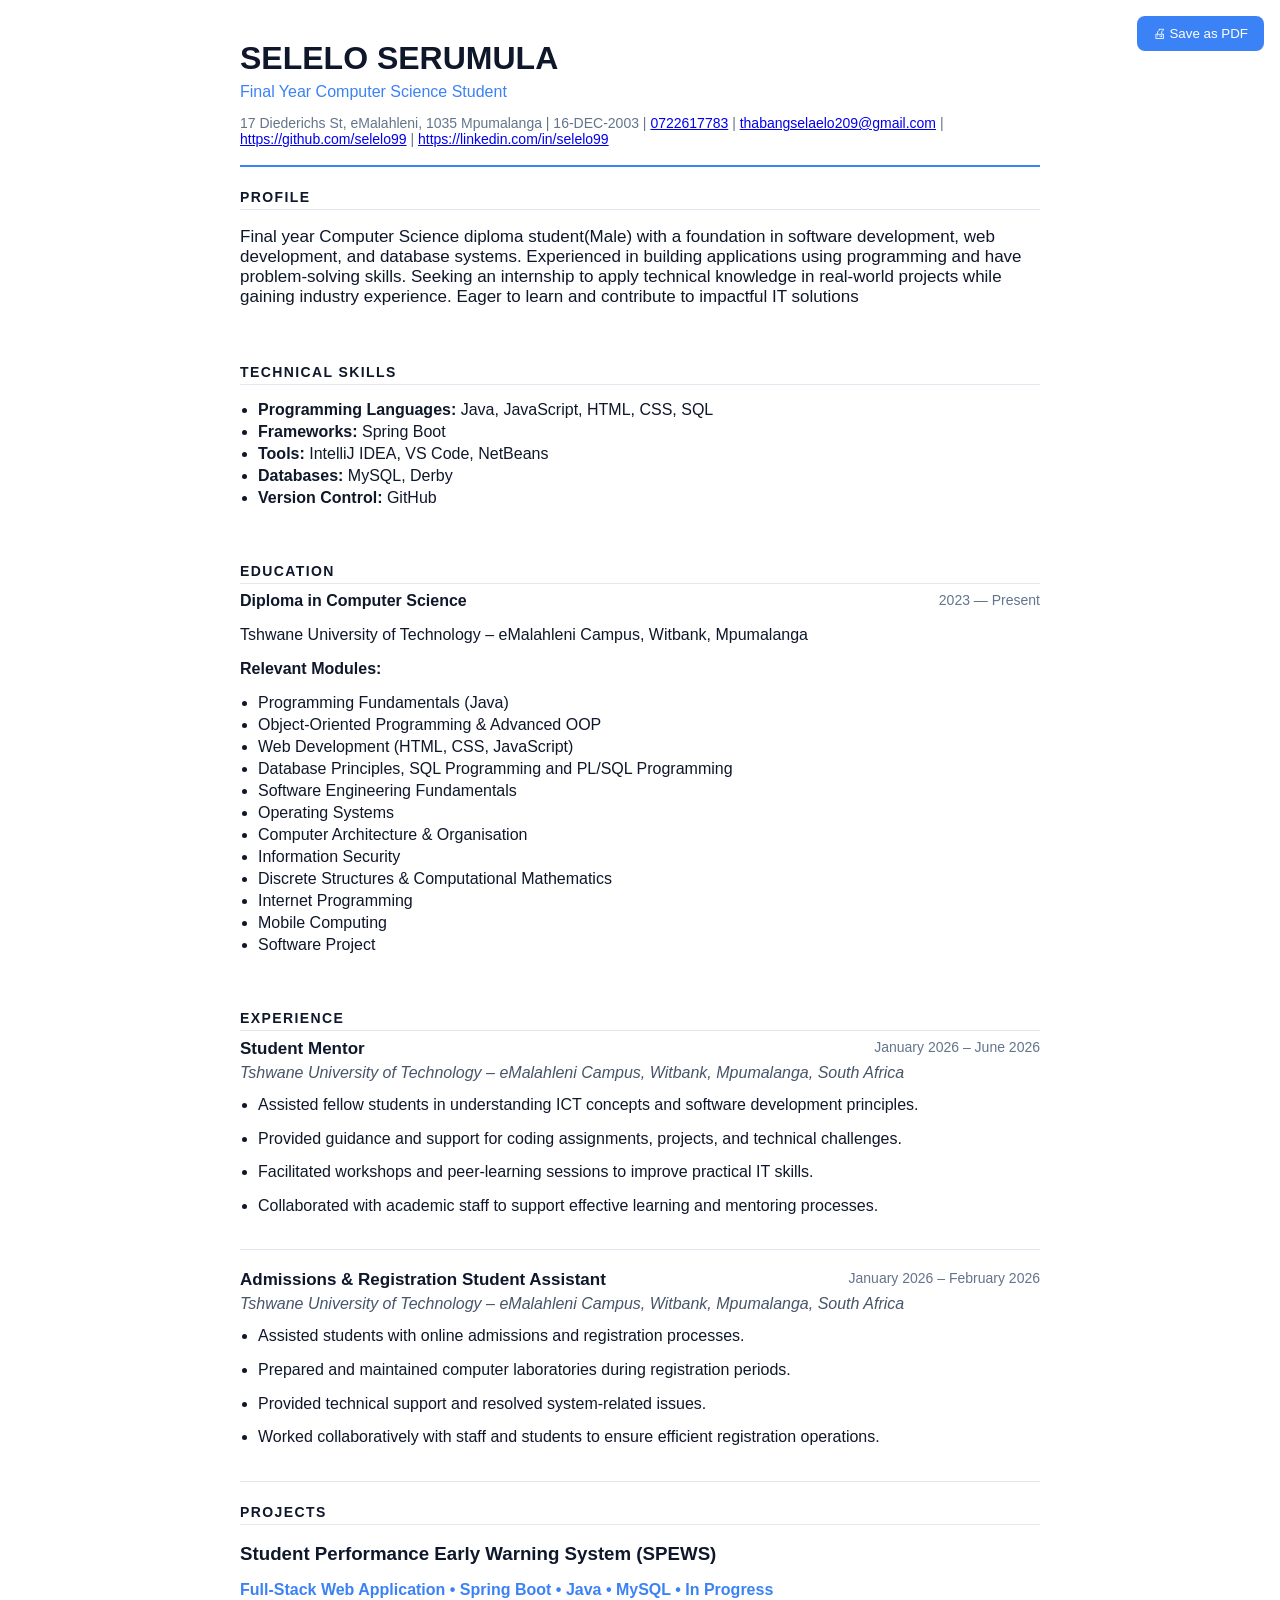
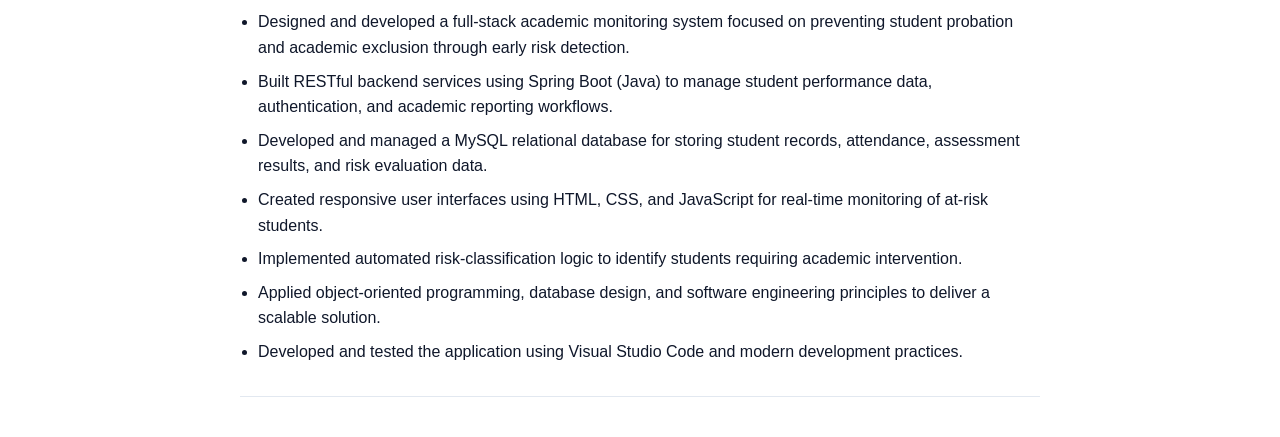
==== cv.html @ c2b69f50 "Add files via upload" ====
<!DOCTYPE html>
<html lang="en">
  <head>
    <meta charset="UTF-8" />
    <title>Selelo — CV</title>
    
    <style>
        body { font-family: Helvetica, Arial, sans-serif; max-width: 800px; margin: 40px auto; padding: 0 32px; color: #0f172a; }
        h1 { margin: 0; font-size: 32px; }
        .sub { color: #3b82f6; margin: 6px 0 4px; }
        .meta { color: #64748b; font-size: 14px; }
        hr { border: none; border-top: 2px solid #3b82f6; margin: 18px 0; }
        h2 { font-size: 14px; letter-spacing: .1em; text-transform: uppercase; margin: 22px 0 8px; border-bottom: 1px solid #e2e8f0; padding-bottom: 4px; }
        ul { padding-left: 18px; }
        li { margin: 4px 0; }
        .row { display: flex; justify-content: space-between; }
        .print { position: fixed; top: 16px; right: 16px; padding: 10px 16px; background: #3b82f6; color: #fff; border: none; border-radius: 8px; cursor: pointer; }
        @media print { .print { display: none; } body { margin: 0; } }

        .go{
          font-size: 17px;
        }
        /* Additional CV Styling */

        .contact-info{
            line-height:1.8;
        }

        .section{
            margin-top:20px;
        }

        .experience-card,
        .project-card{
            margin-bottom:20px;
            padding-bottom:15px;
            border-bottom:1px solid #e2e8f0;
        }

        .experience-header{
            display:flex;
            justify-content:space-between;
            align-items:flex-start;
            flex-wrap:wrap;
        }

        .experience-header h3{
            margin:0;
            font-size:17px;
            color:#0f172a;
        }

        .company{
            margin:5px 0 10px 0;
            color:#475569;
            font-style:italic;
        }

        .project-card h3{
            margin-bottom:5px;
            color:#0f172a;
        }

        .project-tags{
            color:#3b82f6;
            font-weight:bold;
            margin-bottom:10px;
        }

        .experience-card ul,
        .project-card ul{
            margin-top:10px;
        }

        .experience-card li,
        .project-card li{
            margin-bottom:8px;
            line-height:1.6;
        }

        .skills-grid{
            display:grid;
            grid-template-columns:repeat(2,1fr);
            gap:10px;
        }

        .highlight{
            color:#3b82f6;
            font-weight:bold;
        }

        @media print{
            section{
                page-break-inside:avoid;
            }

            .experience-card,
            .project-card{
                page-break-inside:avoid;
            }
        }

    </style>
  </head>

  <body>
    <button class="print" download onclick="window.print()">🖨 Save as PDF</button>
    <h1>SELELO SERUMULA</h1>
    <p class="sub">Final Year Computer Science Student</p>
    <p class="meta">17 Diederichs St, eMalahleni, 1035 Mpumalanga | 16-DEC-2003 | <a href="tel:0722617783" target="_blank">0722617783</a> |
       <a href="mailto:thabangselaelo209@gmail.com" target="_blank">thabangselaelo209@gmail.com</a> | <a href="https://github.com/selelo99" target="_blank">https://github.com/selelo99</a> | <a href="https://linkedin.com/in/selelo99" target="_blank">https://linkedin.com/in/selelo99</a></p>
    <hr/>

    <h2>Profile</h2>
    <p class="go">Final year Computer Science diploma student(Male) with a foundation in software 
    development, web development, and database systems. Experienced in building 
    applications using programming and have problem-solving skills. Seeking an 
    internship to apply technical knowledge in real-world projects while gaining industry
    experience. Eager to learn and contribute to impactful IT solutions</p>

    <br>
    <h2>Technical Skills</h2>
    <ul>
      <li><b>Programming Languages:</b> Java, JavaScript, HTML, CSS, SQL</li>
      <li><b>Frameworks:</b> Spring Boot</li>
      <li><b>Tools:</b> IntelliJ IDEA, VS Code, NetBeans</li>
      <li><b>Databases:</b> MySQL, Derby</li>
      <li><b>Version Control:</b> GitHub</li>
    </ul>

    <br>
    <h2>Education</h2>
    <div class="row"><b>Diploma in Computer Science</b><span class="meta">2023 — Present</span></div>
    <p>Tshwane University of Technology – eMalahleni Campus, Witbank, Mpumalanga</p>
    <p><strong>Relevant Modules:</strong></p>

    <ul>
    <li>Programming Fundamentals (Java)</li>
    <li>Object-Oriented Programming & Advanced OOP</li>
    <li>Web Development (HTML, CSS, JavaScript)</li>
    <li>Database Principles, SQL Programming and PL/SQL Programming</li>
    <li>Software Engineering Fundamentals</li>
    <li>Operating Systems</li>
    <li>Computer Architecture & Organisation</li>
    <li>Information Security</li>
    <li>Discrete Structures & Computational Mathematics</li>
    <li>Internet Programming</li>
    <li>Mobile Computing</li>
    <li>Software Project</li>
    </ul>

    <br>
    <!-- EXPERIENCE -->
    <section id="experience" class="section">
      <h2 class="section-title">Experience</h2>

      <div class="experience-card">

        <div class="experience-header">
          <h3>Student Mentor</h3>
          <span class="meta">January 2026 – June 2026</span>
        </div>

        <p class="company">
          Tshwane University of Technology – eMalahleni Campus,
          Witbank, Mpumalanga, South Africa
        </p>

        <ul>
          <li>Assisted fellow students in understanding ICT concepts and software development principles.</li>

          <li>Provided guidance and support for coding assignments, projects, and technical challenges.</li>

          <li>Facilitated workshops and peer-learning sessions to improve practical IT skills.</li>

          <li>Collaborated with academic staff to support effective learning and mentoring processes.</li>
        </ul>

      </div>

      <div class="experience-card">

        <div class="experience-header">
          <h3>Admissions & Registration Student Assistant</h3>
          <span class="meta">January 2026 – February 2026</span>
        </div>

        <p class="company">
          Tshwane University of Technology – eMalahleni Campus,
          Witbank, Mpumalanga, South Africa
        </p>

        <ul>
          <li>Assisted students with online admissions and registration processes.</li>

          <li>Prepared and maintained computer laboratories during registration periods.</li>

          <li>Provided technical support and resolved system-related issues.</li>

          <li>Worked collaboratively with staff and students to ensure efficient registration operations.</li>
        </ul>

      </div>
    </section>


    <!-- PROJECTS -->
    <section id="projects" class="section alt">

      <h2 class="section-title">Projects</h2>

      <div class="project-card">

        <h3>
          Student Performance Early Warning System (SPEWS)
        </h3>

        <p class="project-tags">
          Full-Stack Web Application • Spring Boot • Java • MySQL • In Progress
        </p>

        <ul>

          <li>
            Designed and developed a full-stack academic monitoring system focused on preventing student probation and academic exclusion through early risk detection.
          </li>

          <li>
            Built RESTful backend services using Spring Boot (Java) to manage student performance data, authentication, and academic reporting workflows.
          </li>

          <li>
            Developed and managed a MySQL relational database for storing student records, attendance, assessment results, and risk evaluation data.
          </li>

          <li>
            Created responsive user interfaces using HTML, CSS, and JavaScript for real-time monitoring of at-risk students.
          </li>

          <li>
            Implemented automated risk-classification logic to identify students requiring academic intervention.
          </li>

          <li>
            Applied object-oriented programming, database design, and software engineering principles to deliver a scalable solution.
          </li>

          <li>
            Developed and tested the application using Visual Studio Code and modern development practices.
          </li>

        </ul>

      </div>

    </section>

  </body>
</html>
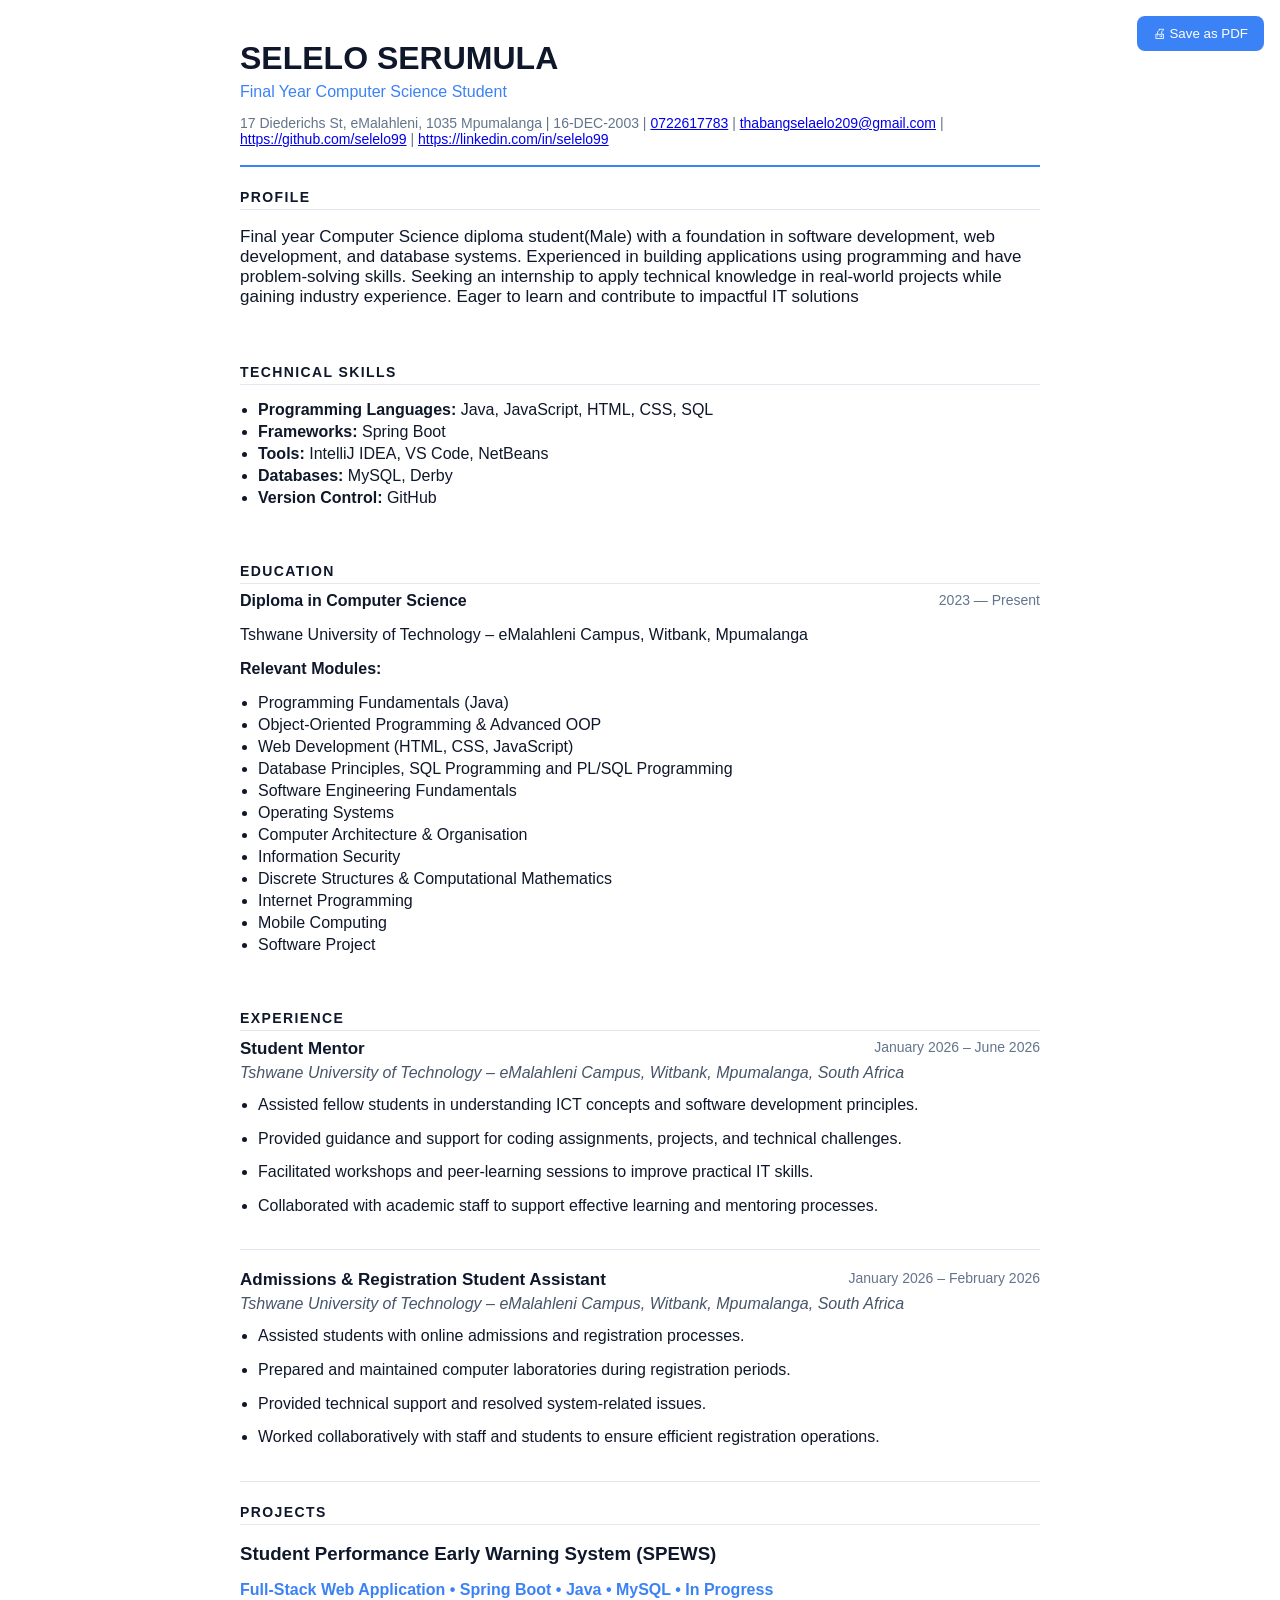
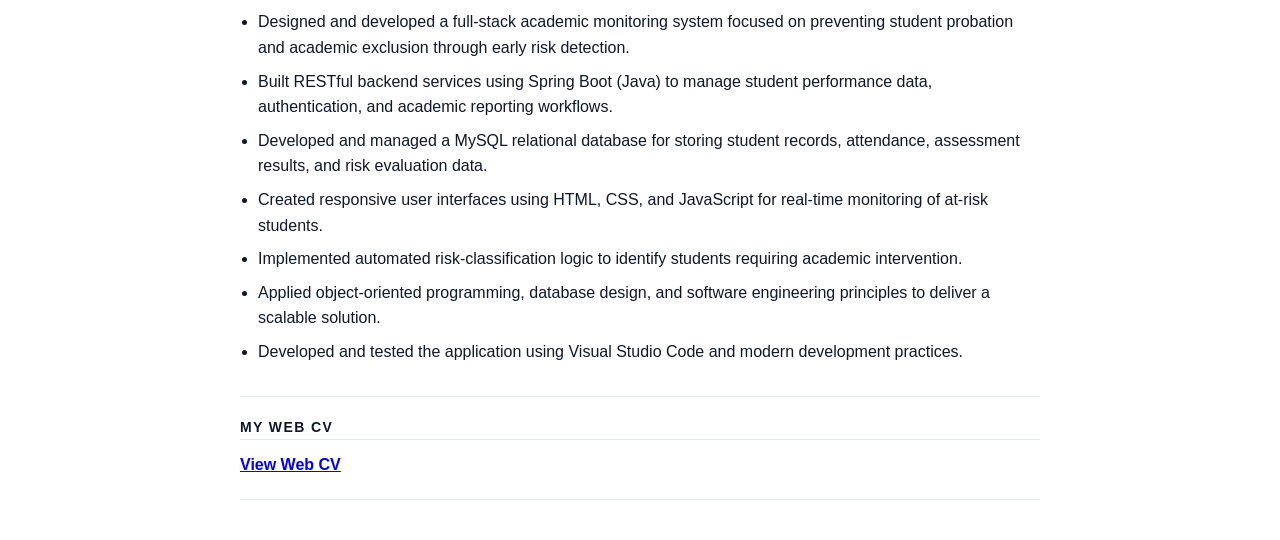
==== commit fc3070bf: "Add section for My Web CV with link" ====
--- a/cv.html
+++ b/cv.html
@@ -252,7 +252,10 @@
         </ul>
 
       </div>
-
+      <h2 class="section-title">My Web CV</h2>
+      <div class="project-card">
+        <p class="project-tags"><a href="https://selelo99.github.io/Selelo-Web-CV/">View Web CV</a></p>
+      </div>
     </section>
 
   </body>
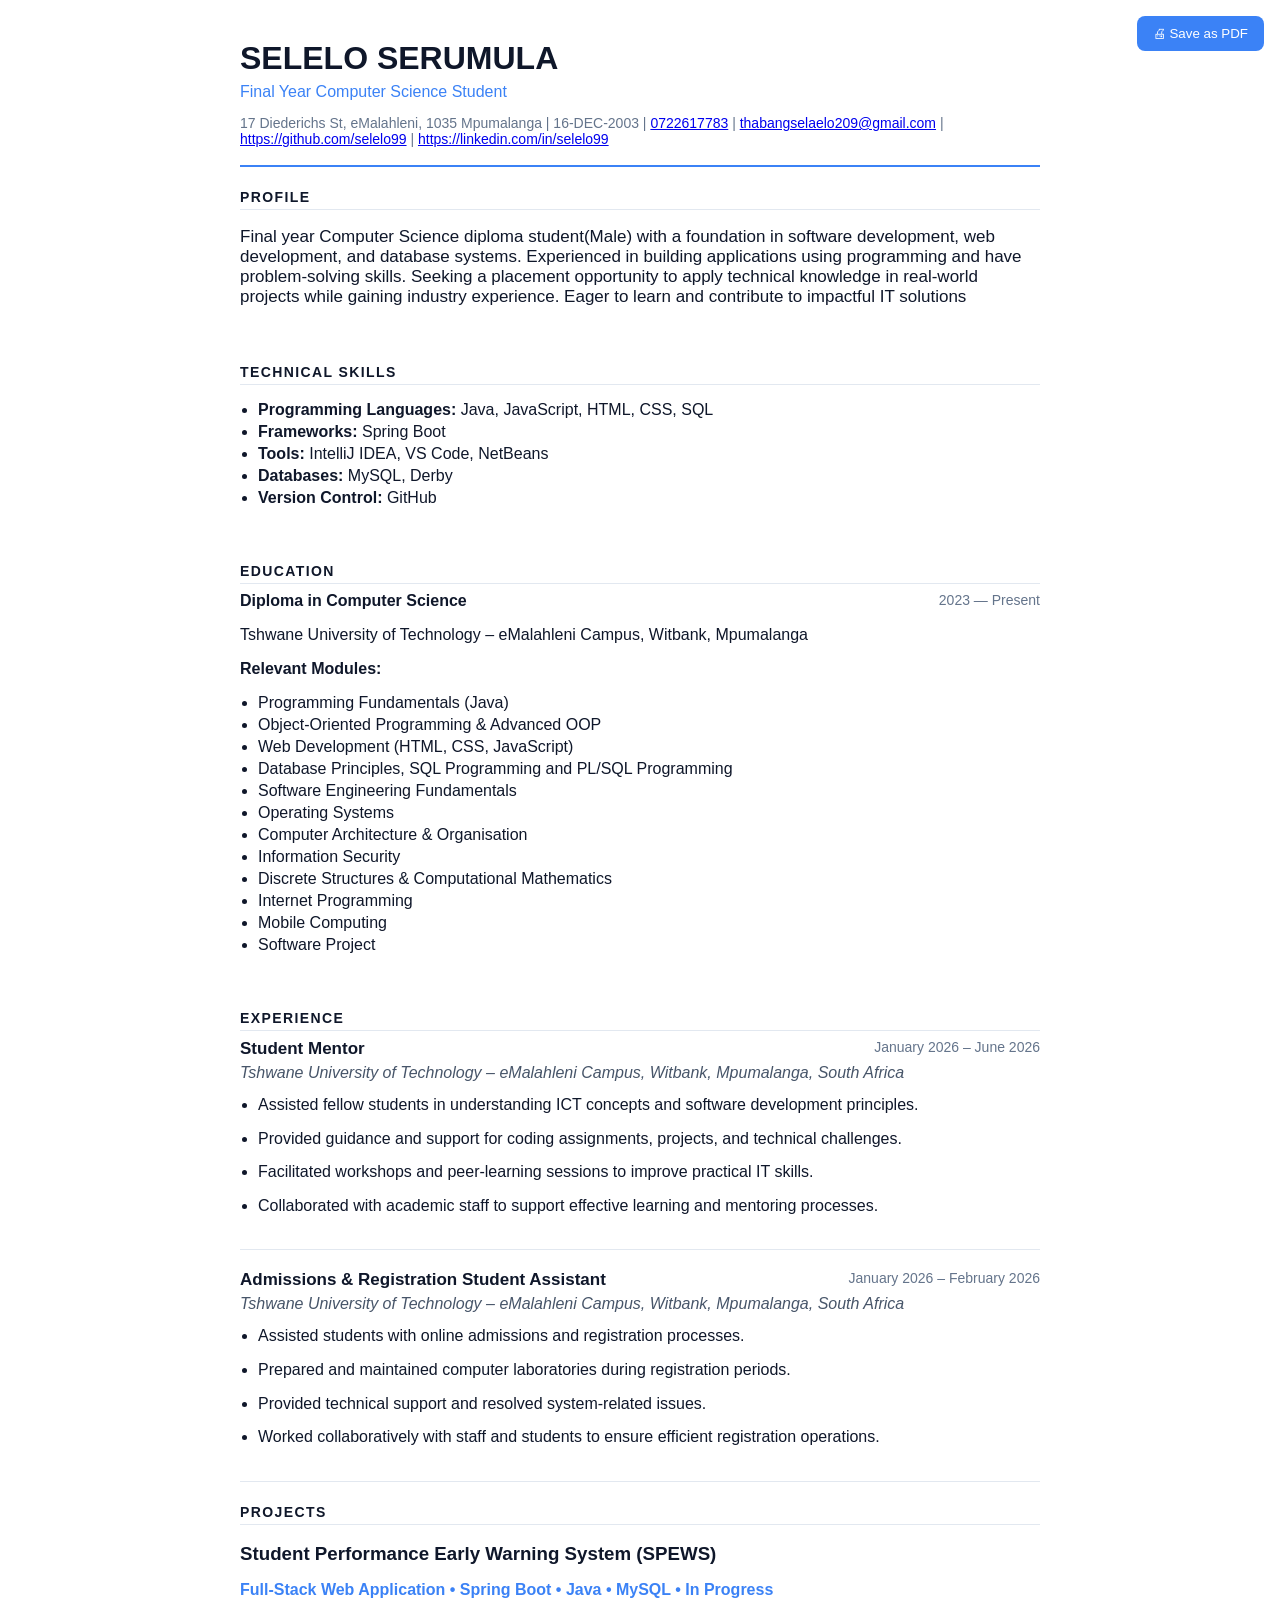
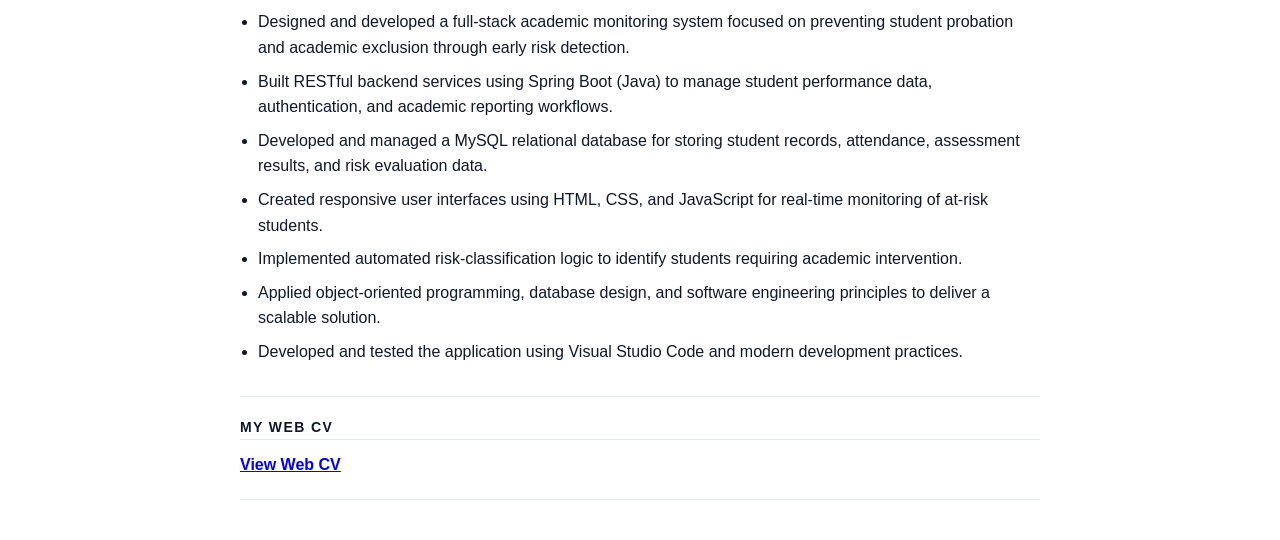
==== commit 265c99aa: "Update internship to placement opportunity in CV" ====
--- a/cv.html
+++ b/cv.html
@@ -114,8 +114,8 @@
     <h2>Profile</h2>
     <p class="go">Final year Computer Science diploma student(Male) with a foundation in software 
     development, web development, and database systems. Experienced in building 
-    applications using programming and have problem-solving skills. Seeking an 
-    internship to apply technical knowledge in real-world projects while gaining industry
+    applications using programming and have problem-solving skills. Seeking a placement opportunity 
+    to apply technical knowledge in real-world projects while gaining industry
     experience. Eager to learn and contribute to impactful IT solutions</p>
 
     <br>
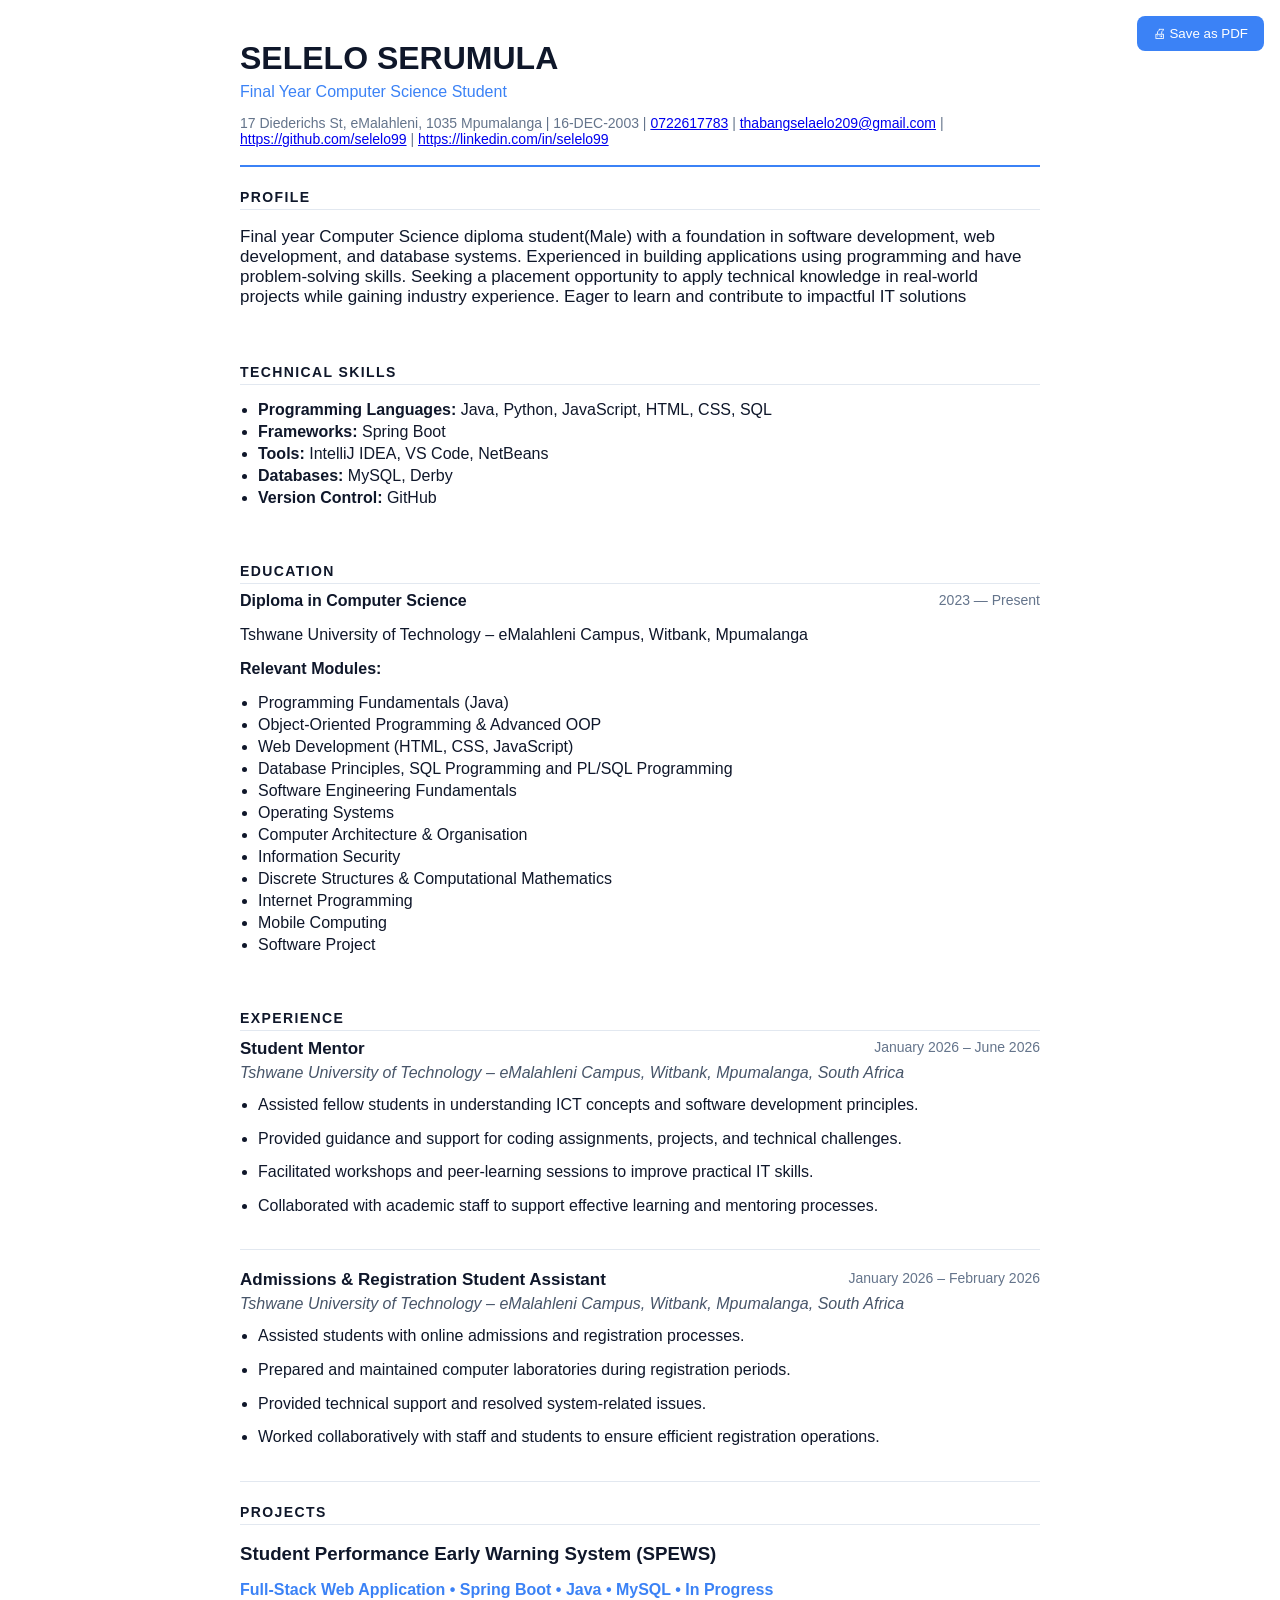
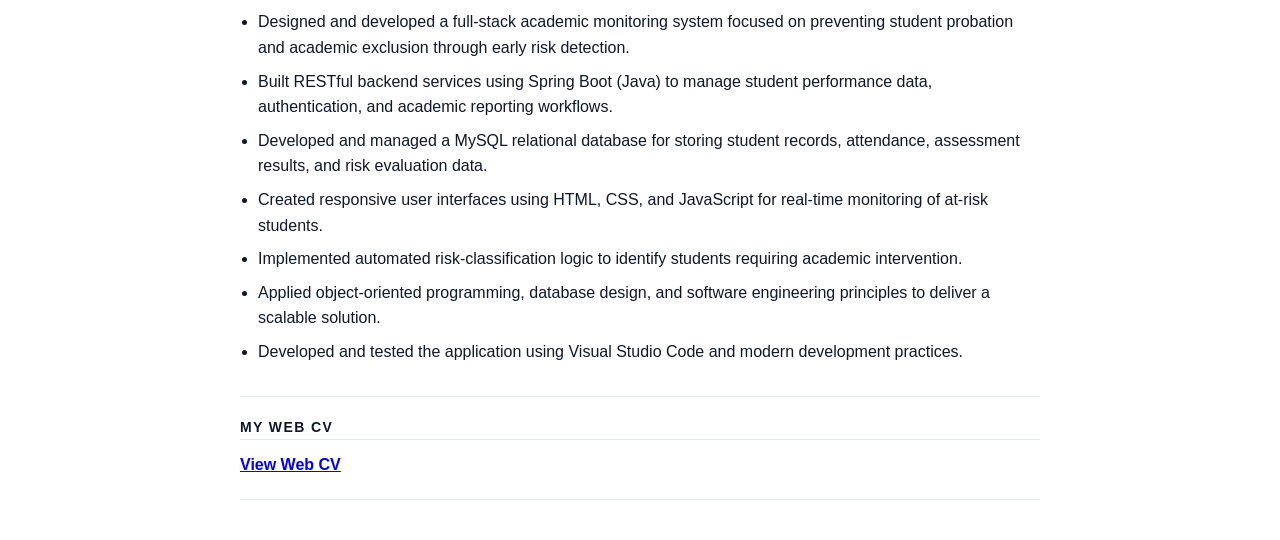
==== commit e7d2be75: "Update programming languages in cv.html" ====
--- a/cv.html
+++ b/cv.html
@@ -121,7 +121,7 @@
     <br>
     <h2>Technical Skills</h2>
     <ul>
-      <li><b>Programming Languages:</b> Java, JavaScript, HTML, CSS, SQL</li>
+      <li><b>Programming Languages:</b> Java, Python, JavaScript, HTML, CSS, SQL</li>
       <li><b>Frameworks:</b> Spring Boot</li>
       <li><b>Tools:</b> IntelliJ IDEA, VS Code, NetBeans</li>
       <li><b>Databases:</b> MySQL, Derby</li>
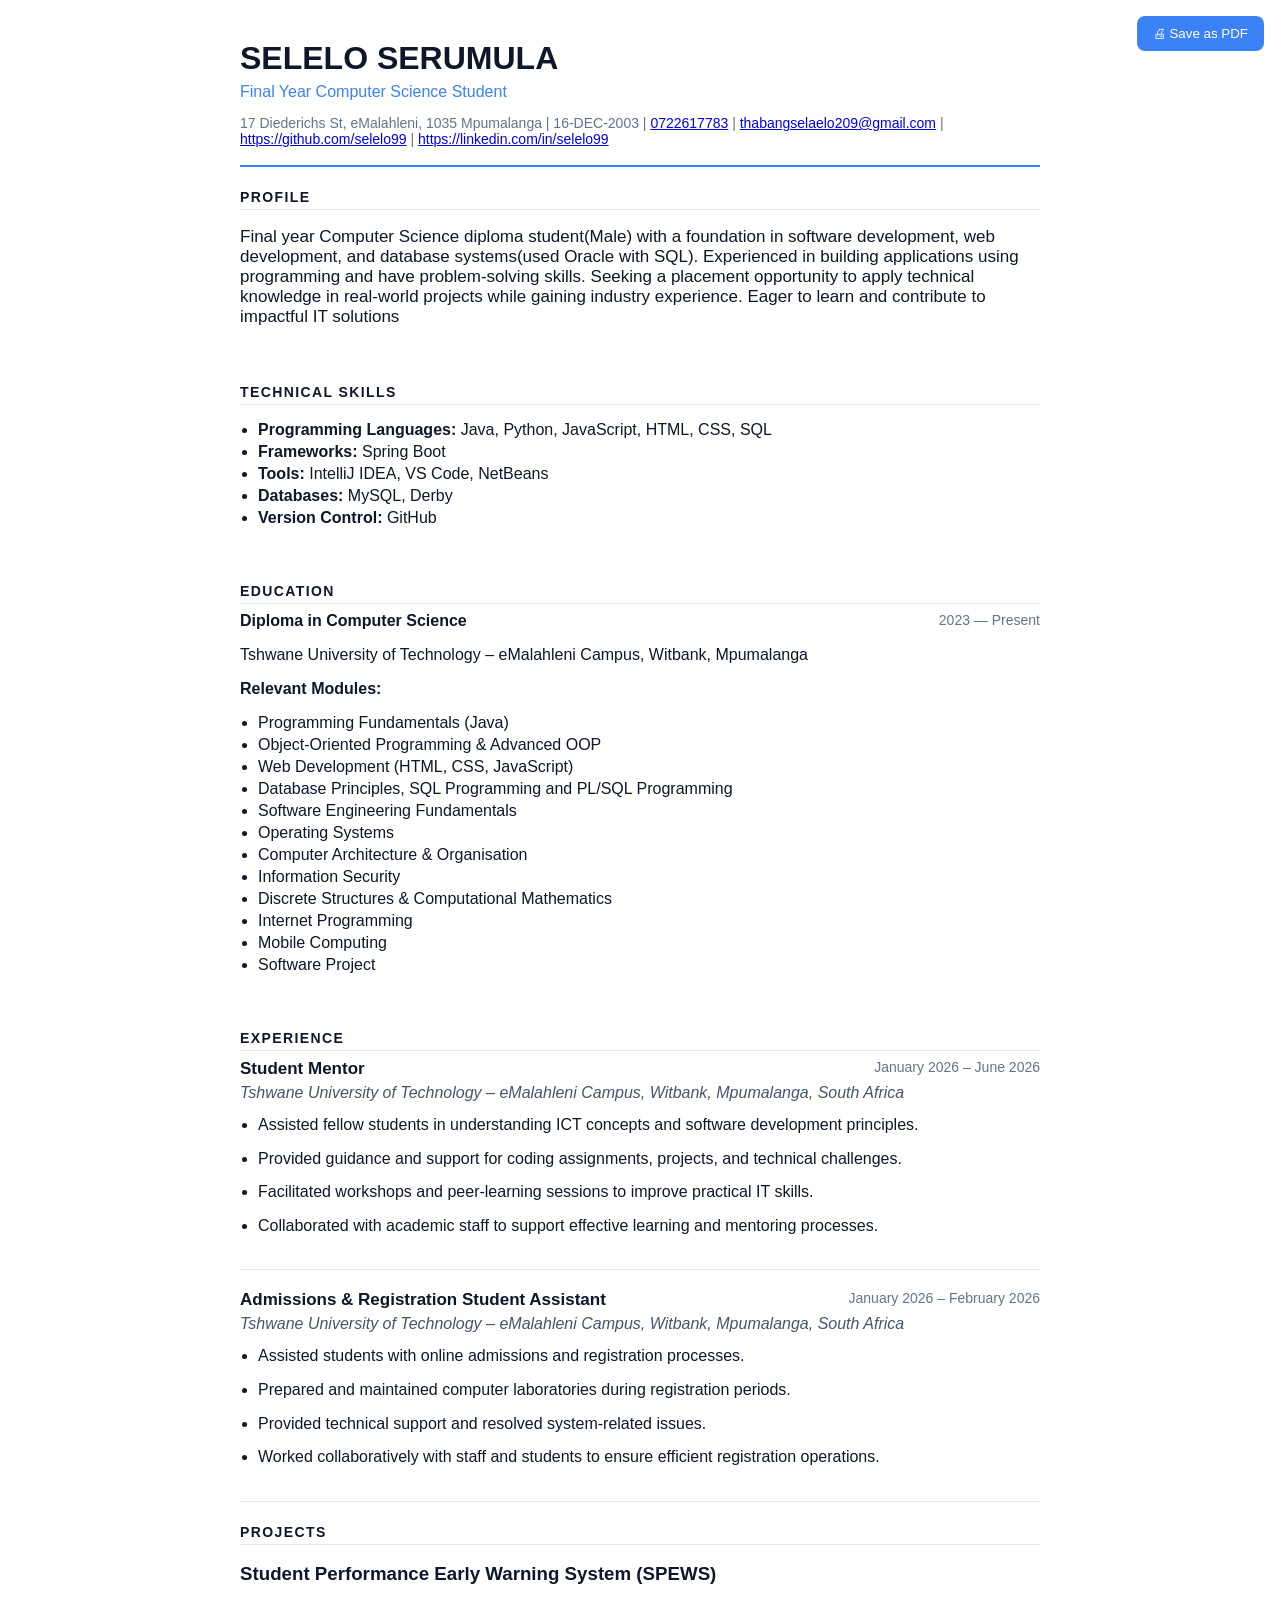
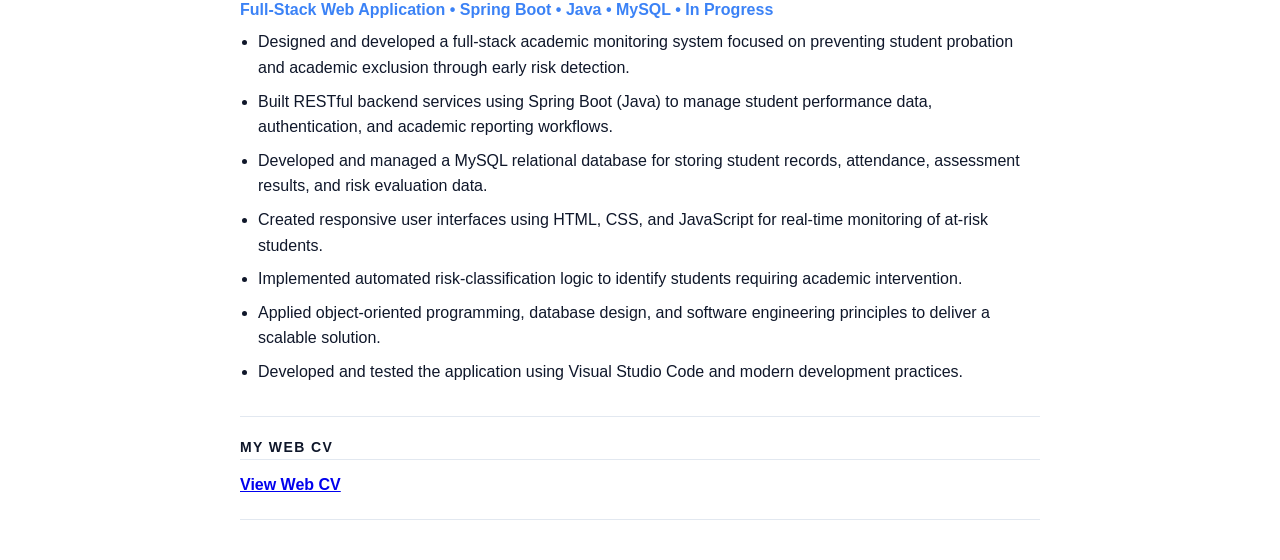
==== commit 046b89fb: "Update cv.html" ====
--- a/cv.html
+++ b/cv.html
@@ -113,7 +113,7 @@
 
     <h2>Profile</h2>
     <p class="go">Final year Computer Science diploma student(Male) with a foundation in software 
-    development, web development, and database systems. Experienced in building 
+    development, web development, and database systems(used Oracle with SQL). Experienced in building 
     applications using programming and have problem-solving skills. Seeking a placement opportunity 
     to apply technical knowledge in real-world projects while gaining industry
     experience. Eager to learn and contribute to impactful IT solutions</p>
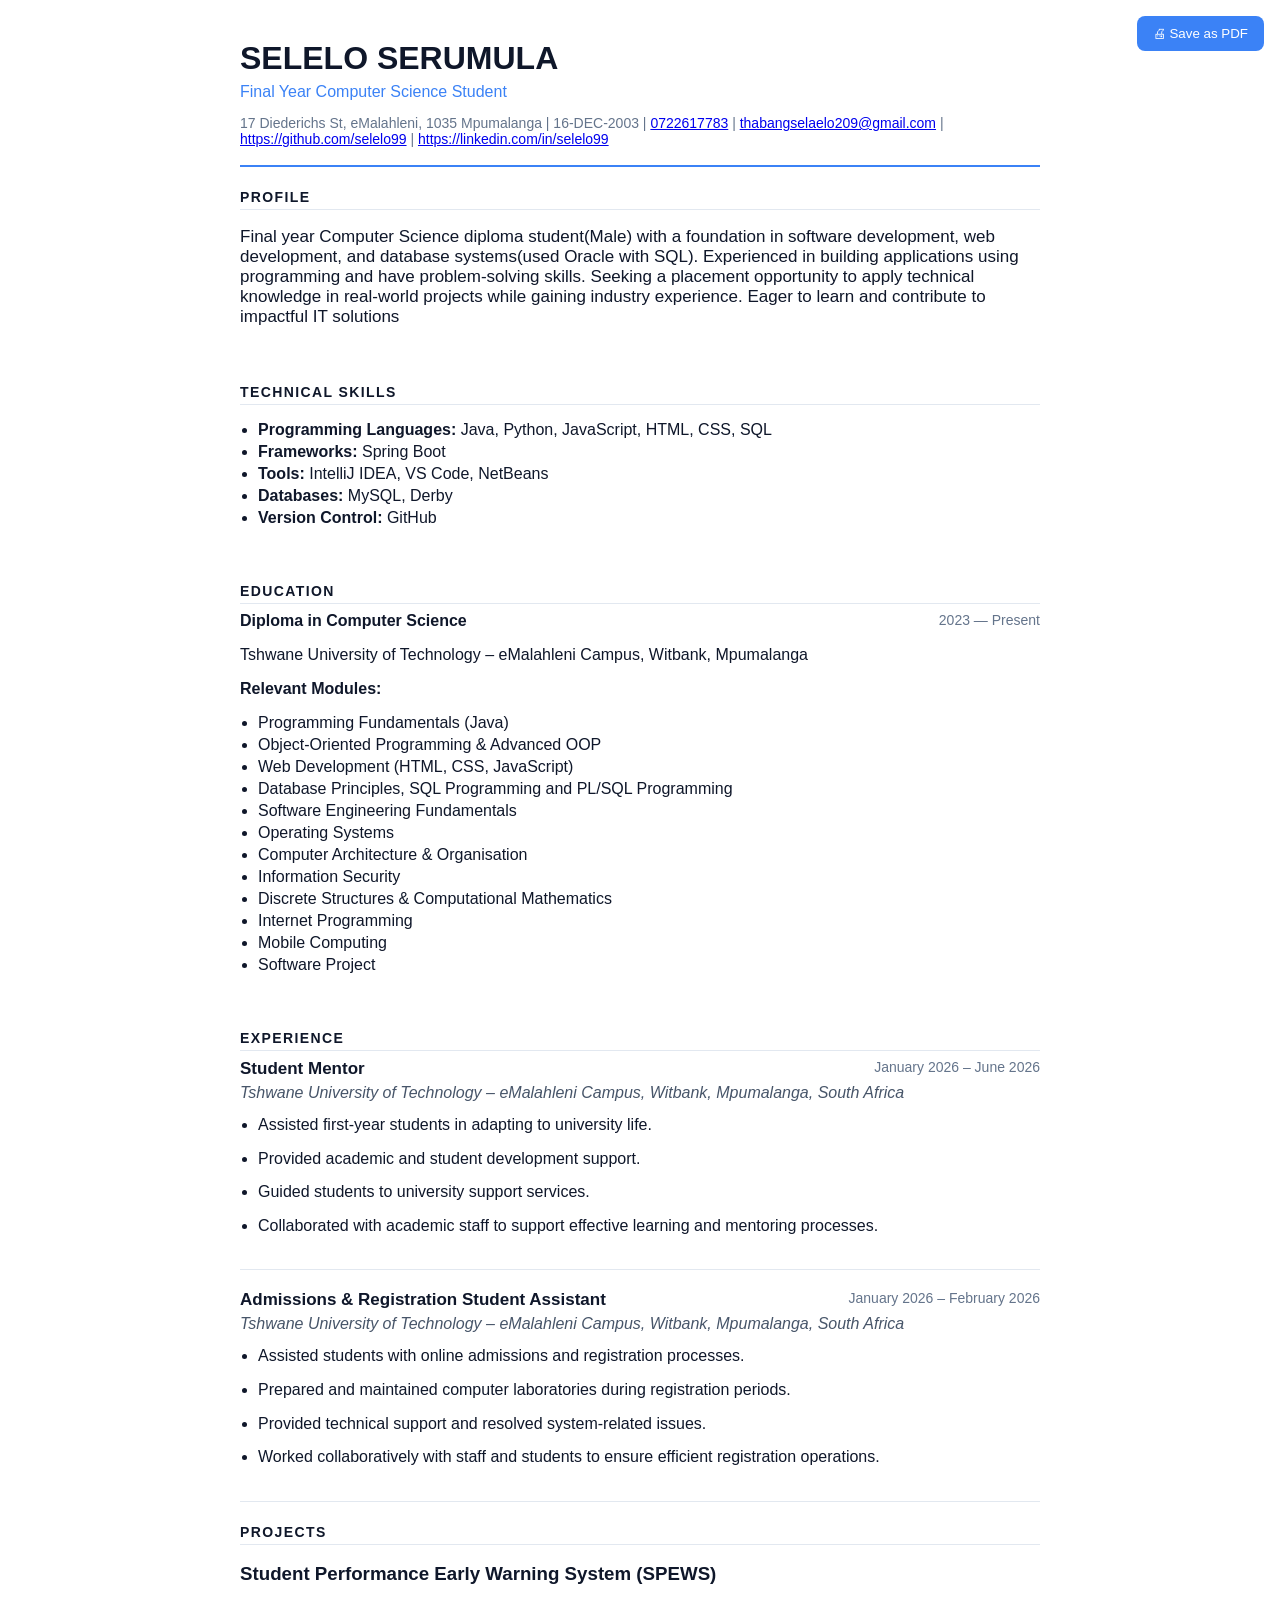
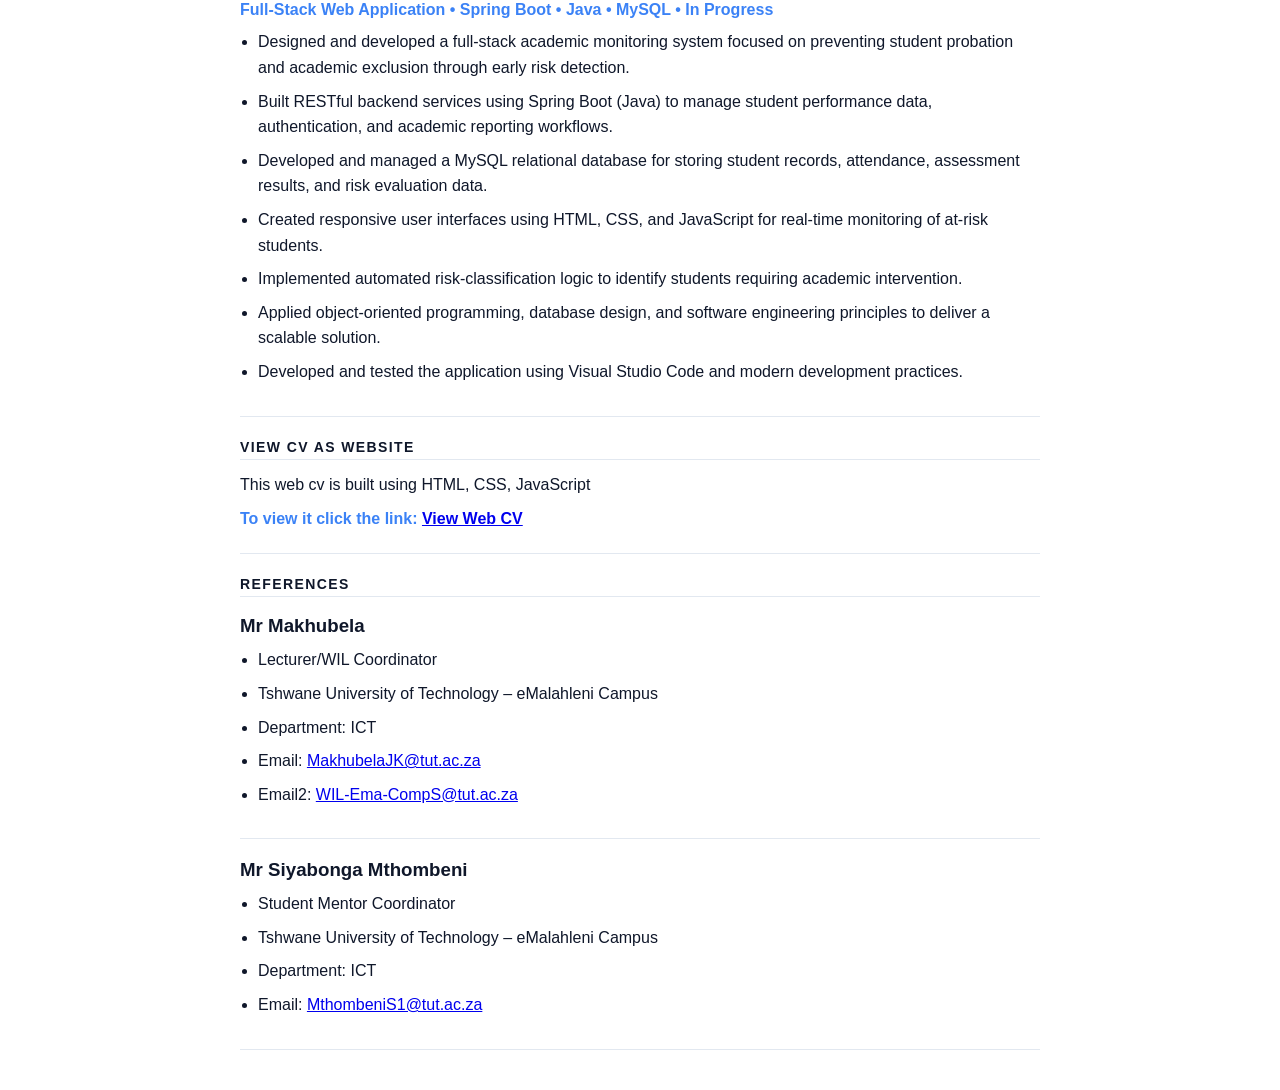
==== commit ad40de49: "Revise CV with new student support details and references Updated CV content to reflect new roles an" ====
--- a/cv.html
+++ b/cv.html
@@ -167,13 +167,10 @@
         </p>
 
         <ul>
-          <li>Assisted fellow students in understanding ICT concepts and software development principles.</li>
-
-          <li>Provided guidance and support for coding assignments, projects, and technical challenges.</li>
-
-          <li>Facilitated workshops and peer-learning sessions to improve practical IT skills.</li>
-
-          <li>Collaborated with academic staff to support effective learning and mentoring processes.</li>
+           <li>Assisted first-year students in adapting to university life.</li>
+           <li>Provided academic and student development support.</li>
+           <li>Guided students to university support services.</li>
+           <li>Collaborated with academic staff to support effective learning and mentoring processes.</li>
         </ul>
 
       </div>
@@ -252,9 +249,41 @@
         </ul>
 
       </div>
-      <h2 class="section-title">My Web CV</h2>
-      <div class="project-card">
-        <p class="project-tags"><a href="https://selelo99.github.io/Selelo-Web-CV/">View Web CV</a></p>
+      <h2 class="section-title">View CV As Website</h2>
+      <div class="project-card">
+        <p>This web cv is built using HTML, CSS, JavaScript</p>
+        <p class="project-tags">To view it click the link: <a href="https://selelo99.github.io/Selelo-Web-CV/">View Web CV</a></p>
+      </div>
+    </section>
+
+    
+    <!-- REFERENCES -->
+    <section id="projects" class="section alt">
+
+      <h2 class="section-title">REFERENCES</h2>
+
+      <div class="project-card">
+        
+         <h3>Mr Makhubela</h3> 
+        <ul>
+          <li>Lecturer/WIL Coordinator</li>
+          <li>Tshwane University of Technology – eMalahleni Campus</li>
+          <li>Department: ICT</li>
+          <li>Email: <a href="mailto:MakhubelaJK@tut.ac.za">MakhubelaJK@tut.ac.za</a></li>
+          <li>Email2: <a href="mailto:WIL-Ema-CompS@tut.ac.za">WIL-Ema-CompS@tut.ac.za</a></li>
+        </ul>
+      </div>
+
+      <div class="project-card">
+        
+        <h3>Mr Siyabonga Mthombeni</h3>
+        <ul>
+          <li>Student Mentor Coordinator</li>
+          <li>Tshwane University of Technology – eMalahleni Campus</li>
+          <li>Department: ICT</li>
+          <li>Email: <a href="mailto:MthombeniS1@tut.ac.za">MthombeniS1@tut.ac.za</a></li>
+        </ul>
+
       </div>
     </section>
 
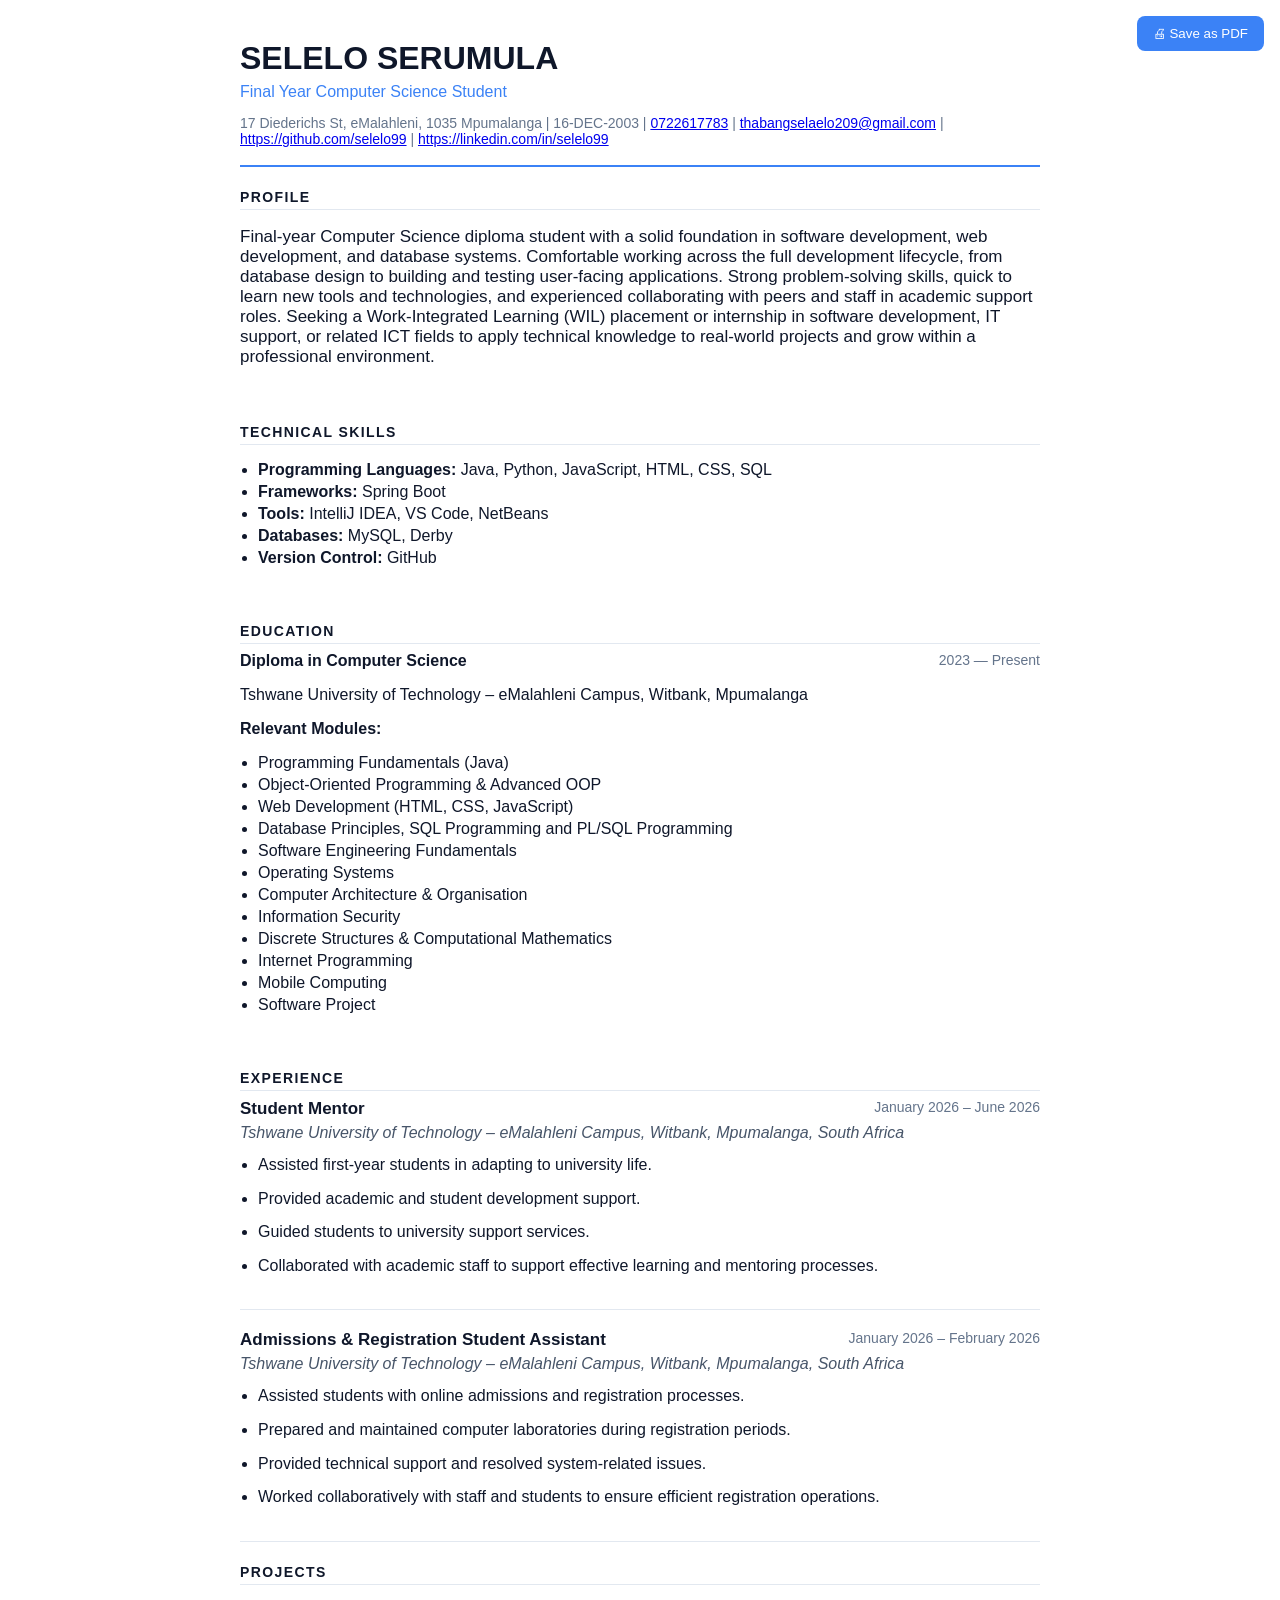
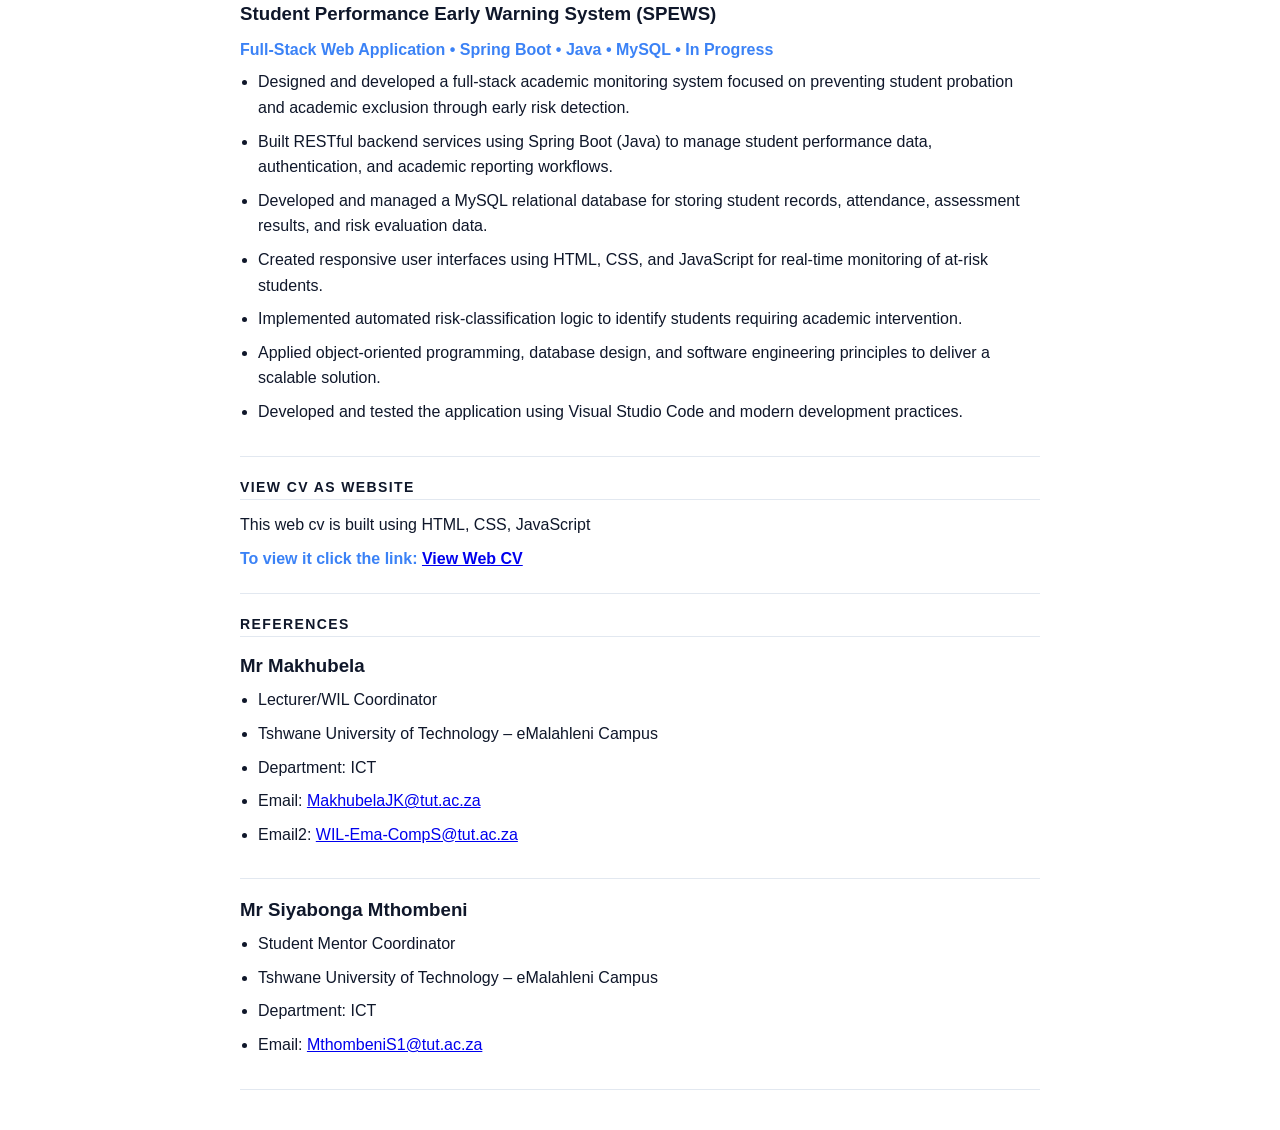
==== commit 3910d937: "Revise profile section in cv.html Updated profile description to enhance clarity and detail about sk" ====
--- a/cv.html
+++ b/cv.html
@@ -112,11 +112,11 @@
     <hr/>
 
     <h2>Profile</h2>
-    <p class="go">Final year Computer Science diploma student(Male) with a foundation in software 
-    development, web development, and database systems(used Oracle with SQL). Experienced in building 
-    applications using programming and have problem-solving skills. Seeking a placement opportunity 
-    to apply technical knowledge in real-world projects while gaining industry
-    experience. Eager to learn and contribute to impactful IT solutions</p>
+    <p class="go">Final-year Computer Science diploma student with a solid foundation in software development, web development, and database 
+      systems. Comfortable working across the full development lifecycle, from database design to building and testing user-facing 
+      applications. Strong problem-solving skills, quick to learn new tools and technologies, and experienced collaborating with peers 
+      and staff in academic support roles. Seeking a Work-Integrated Learning (WIL) placement or internship in software development, 
+      IT support, or related ICT fields to apply technical knowledge to real-world projects and grow within a professional environment.</p>
 
     <br>
     <h2>Technical Skills</h2>
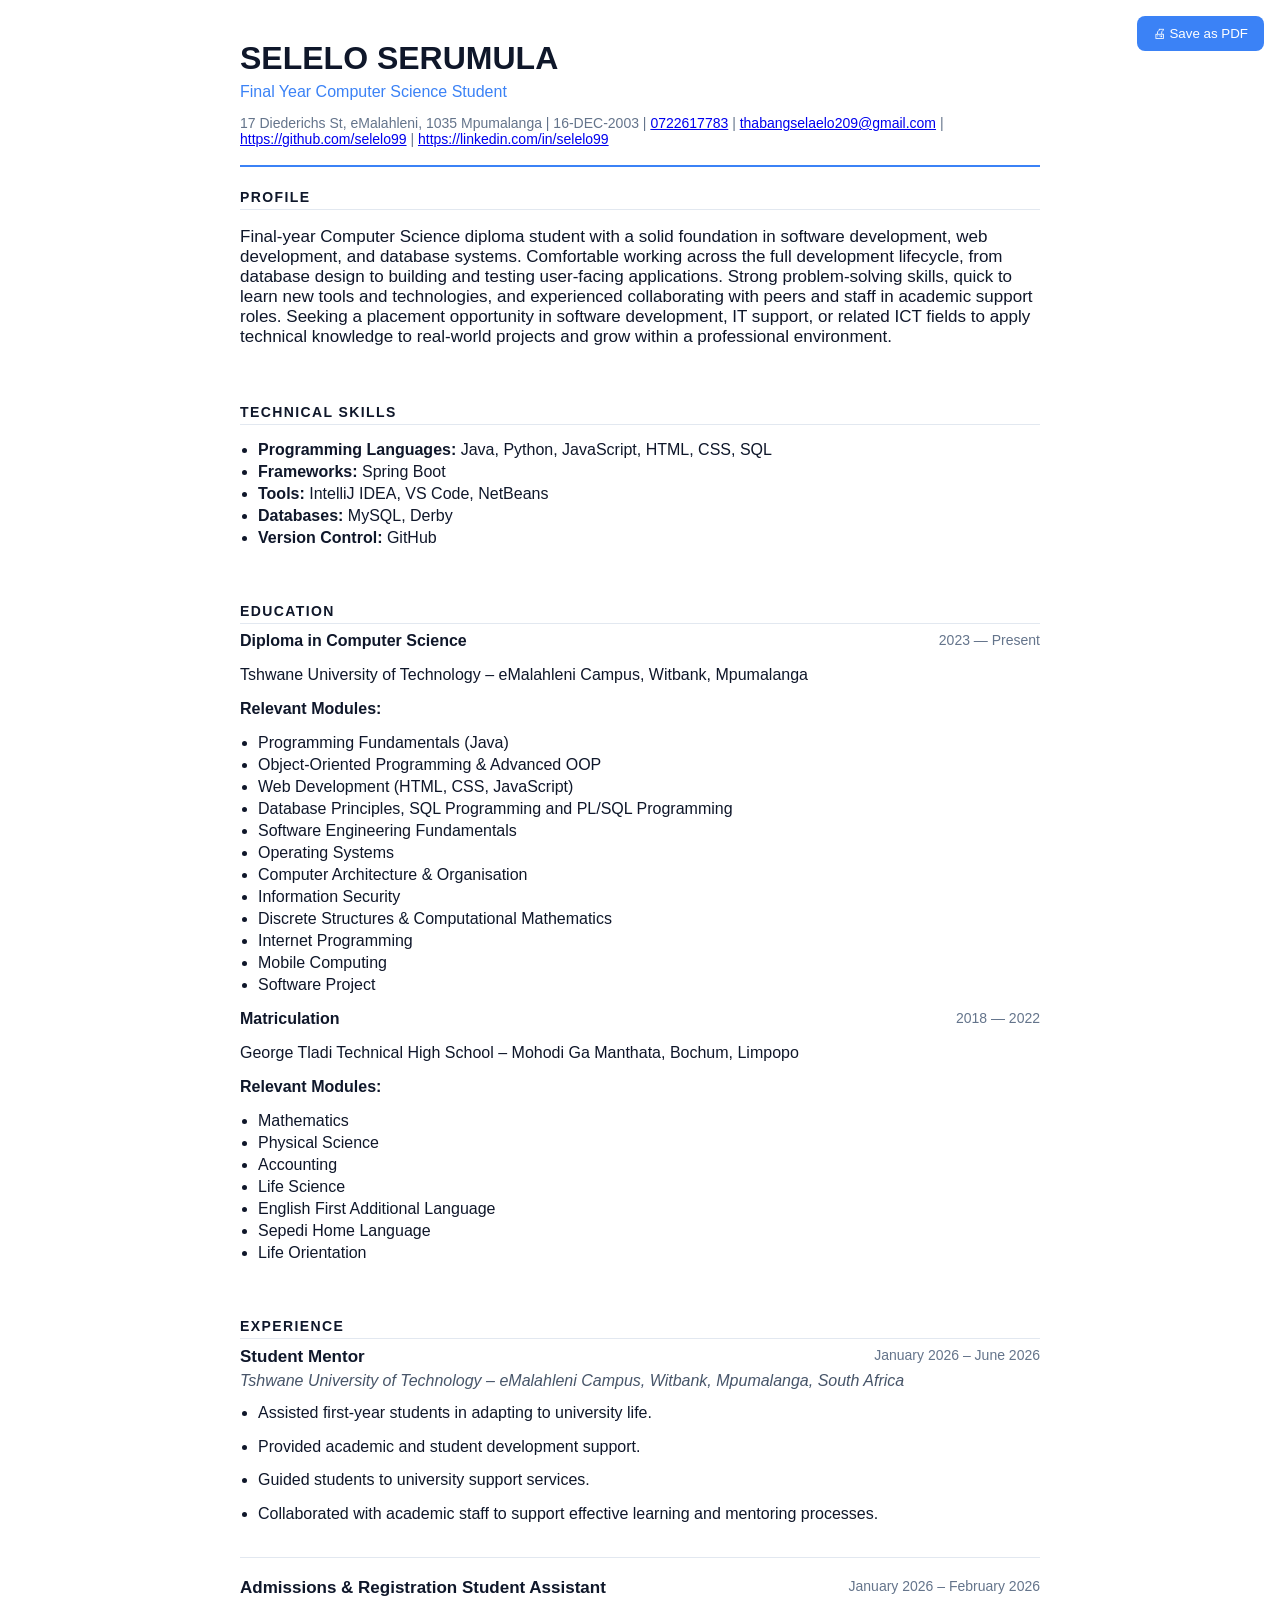
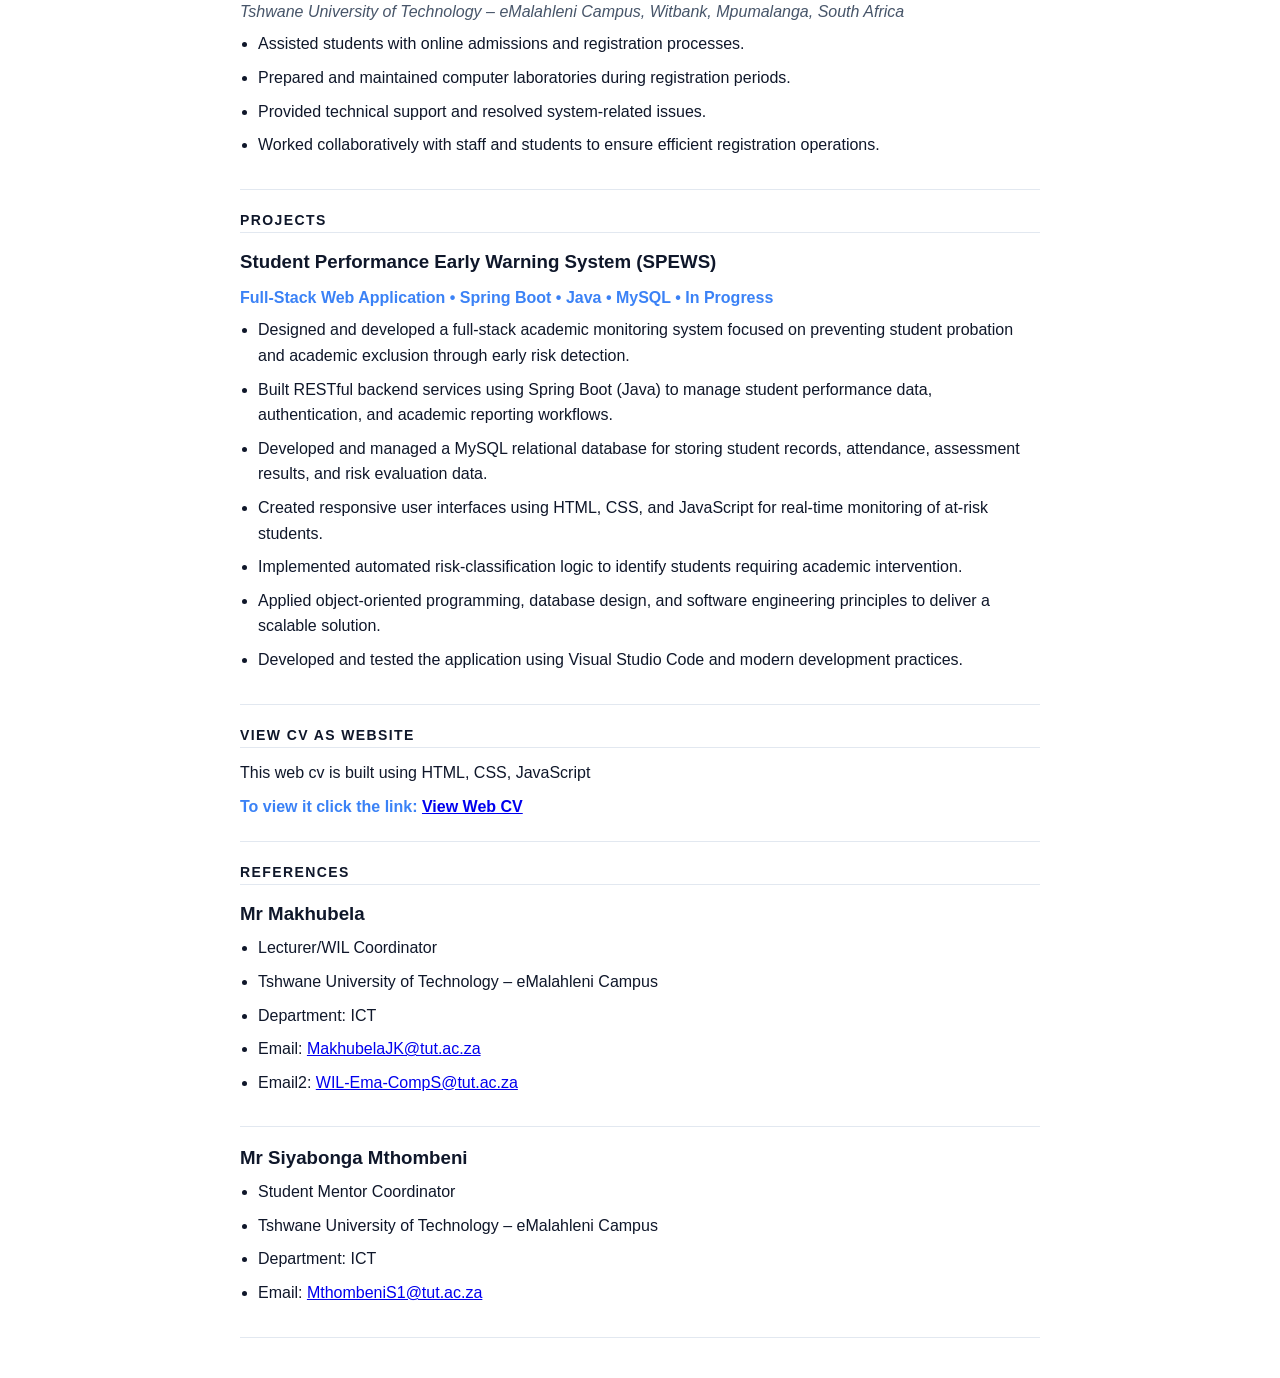
==== commit 5813ff49: "Revise profile and add education details Updated profile summary and added matriculation details wit" ====
--- a/cv.html
+++ b/cv.html
@@ -115,7 +115,7 @@
     <p class="go">Final-year Computer Science diploma student with a solid foundation in software development, web development, and database 
       systems. Comfortable working across the full development lifecycle, from database design to building and testing user-facing 
       applications. Strong problem-solving skills, quick to learn new tools and technologies, and experienced collaborating with peers 
-      and staff in academic support roles. Seeking a Work-Integrated Learning (WIL) placement or internship in software development, 
+      and staff in academic support roles. Seeking a placement opportunity in software development, 
       IT support, or related ICT fields to apply technical knowledge to real-world projects and grow within a professional environment.</p>
 
     <br>
@@ -149,6 +149,20 @@
     <li>Software Project</li>
     </ul>
 
+    <div class="row"><b>Matriculation</b><span class="meta">2018 — 2022</span></div>
+    <p>George Tladi Technical High School – Mohodi Ga Manthata, Bochum, Limpopo</p>
+    <p><strong>Relevant Modules:</strong></p>
+
+    <ul>
+      <li>Mathematics</li>
+      <li>Physical Science</li>
+      <li>Accounting</li>
+      <li>Life Science</li>
+      <li>English First Additional Language</li>
+      <li>Sepedi Home Language</li>
+      <li>Life Orientation</li>
+    </ul>
+    
     <br>
     <!-- EXPERIENCE -->
     <section id="experience" class="section">
@@ -165,7 +179,6 @@
           Tshwane University of Technology – eMalahleni Campus,
           Witbank, Mpumalanga, South Africa
         </p>
-
         <ul>
            <li>Assisted first-year students in adapting to university life.</li>
            <li>Provided academic and student development support.</li>
@@ -186,14 +199,10 @@
           Tshwane University of Technology – eMalahleni Campus,
           Witbank, Mpumalanga, South Africa
         </p>
-
         <ul>
           <li>Assisted students with online admissions and registration processes.</li>
-
           <li>Prepared and maintained computer laboratories during registration periods.</li>
-
           <li>Provided technical support and resolved system-related issues.</li>
-
           <li>Worked collaboratively with staff and students to ensure efficient registration operations.</li>
         </ul>
 
